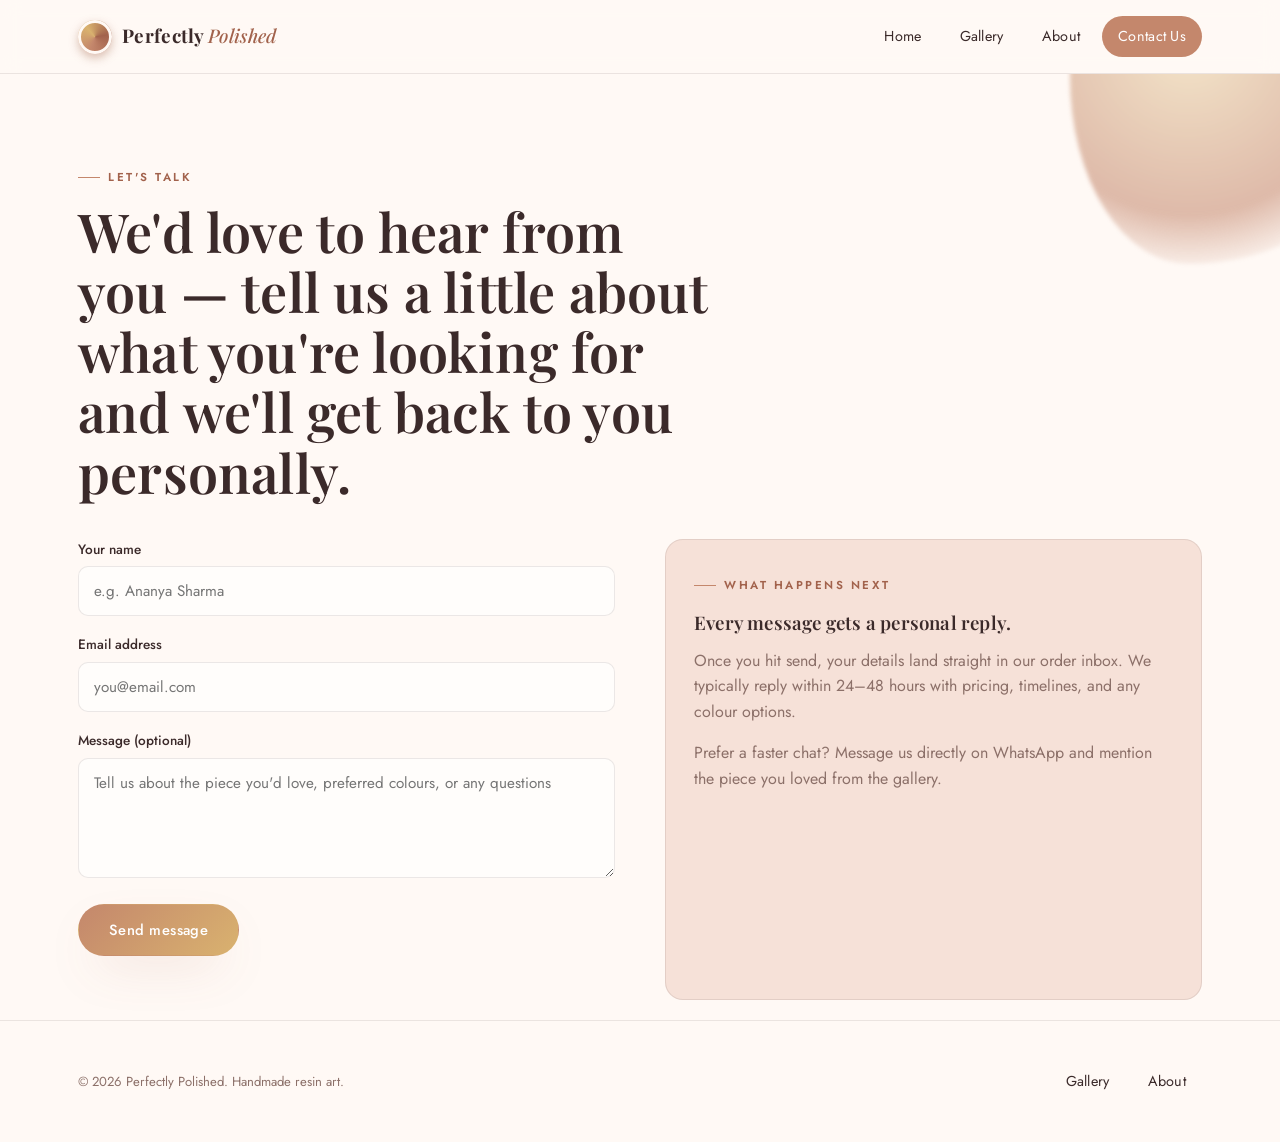
==== contact.html @ 9d35f3f8 "Add files via upload" ====
<!DOCTYPE html>
<html lang="en">
<head>
<meta charset="UTF-8">
<meta name="viewport" content="width=device-width, initial-scale=1.0">
<title>Contact Us — Perfectly Polished</title>
<meta name="description" content="Get in touch with Perfectly Polished to order a resin art piece or ask about custom colours.">
<link rel="stylesheet" href="css/style.css">
</head>
<body>

<nav class="site-nav">
  <div class="nav-inner">
    <a href="index.html" class="brand">
      <span class="brand-mark"></span>
      <span class="brand-name">Perfectly <span>Polished</span></span>
    </a>
    <button class="nav-toggle" aria-label="Toggle menu"><span></span><span></span><span></span></button>
    <ul class="nav-links">
      <li><a href="index.html">Home</a></li>
      <li><a href="gallery.html">Gallery</a></li>
      <li><a href="about.html">About</a></li>
      <li><a href="contact.html" class="active">Contact Us</a></li>
    </ul>
  </div>
</nav>

<header class="hero" style="padding-bottom:10px;">
  <div class="hero-blob" style="width:340px;height:340px;top:-150px;right:-130px;"></div>
  <div class="wrap">
    <span class="eyebrow">Let's talk</span>
    <h1 id="contact-intro" style="max-width:640px;">We'd love to hear from you — tell us a little about what you're looking for and we'll get back to you personally.</h1>
  </div>
</header>

<section class="wrap contact-grid">
  <div>
    <div id="ref-chip" class="ref-chip" style="display:none;">
      🎨 Ordering: <strong><span></span></strong>
    </div>
    <form id="contact-form" novalidate>
      <input type="hidden" id="field-ref">
      <div class="form-field">
        <label for="field-name">Your name</label>
        <input type="text" id="field-name" required placeholder="e.g. Ananya Sharma">
      </div>
      <div class="form-field">
        <label for="field-email">Email address</label>
        <input type="email" id="field-email" required placeholder="you@email.com">
      </div>
      <div class="form-field">
        <label for="field-message">Message (optional)</label>
        <textarea id="field-message" placeholder="Tell us about the piece you'd love, preferred colours, or any questions"></textarea>
      </div>
      <button type="submit" class="btn btn-primary">Send message</button>
      <p id="form-status" class="form-status"></p>
    </form>
  </div>

  <div class="contact-note">
    <span class="eyebrow">What happens next</span>
    <h3>Every message gets a personal reply.</h3>
    <p>Once you hit send, your details land straight in our order inbox. We typically reply within 24–48 hours with pricing, timelines, and any colour options.</p>
    <p>Prefer a faster chat? Message us directly on WhatsApp and mention the piece you loved from the gallery.</p>
    <a id="whatsapp-btn" href="#" target="_blank" rel="noopener" class="btn" style="display:none; background:#25D366; color:#fff; margin-top:6px;">
      💬 Chat on WhatsApp
    </a>
  </div>
</section>

<footer>
  <div class="wrap footer-inner">
    <small>© <span id="year"></span> Perfectly Polished. Handmade resin art.</small>
    <ul class="nav-links" style="padding:0;">
      <li><a href="gallery.html">Gallery</a></li>
      <li><a href="about.html">About</a></li>
    </ul>
  </div>
</footer>

<script src="js/config.js"></script>
<script src="js/main.js"></script>
<script src="js/products.js"></script>
<script src="js/contact.js"></script>
<script>document.getElementById('year').textContent = new Date().getFullYear();</script>
</body>
</html>
---- css/style.css ----
/* ===========================================================
   Perfectly Polished — Resin Art
   Design tokens: rose gold + cream, resin-pour signature motif
   =========================================================== */

@import url('https://fonts.googleapis.com/css2?family=Playfair+Display:ital,wght@0,500;0,600;0,700;1,500&family=Jost:wght@300;400;500;600&display=swap');

:root{
  --cream:      #FFF9F5;
  --cream-2:    #FCF1EA;
  --blush:      #F6E1D8;
  --card:       #FFFDFB;
  --rose-gold:  #C4876C;
  --rose-gold-deep: #A2624C;
  --gold:       #D9B26F;
  --gold-soft:  #EBD5A6;
  --espresso:   #3B2A2A;
  --muted:      #8C7069;
  --line:       rgba(59,42,42,0.10);
  --shadow:     0 20px 50px -20px rgba(162,98,76,0.35);
  --radius:     18px;
  --radius-sm:  10px;
  --maxw:       1180px;
}

*{ box-sizing:border-box; }
html{ scroll-behavior:smooth; }
body{
  margin:0;
  background:var(--cream);
  color:var(--espresso);
  font-family:'Jost', sans-serif;
  font-weight:400;
  line-height:1.6;
  -webkit-font-smoothing:antialiased;
}
h1,h2,h3,h4{
  font-family:'Playfair Display', serif;
  font-weight:600;
  margin:0 0 .5em;
  letter-spacing:.2px;
}
p{ margin:0 0 1em; color:var(--muted); }
a{ color:inherit; text-decoration:none; }
img{ max-width:100%; display:block; }
button{ font-family:inherit; cursor:pointer; }
::selection{ background:var(--gold-soft); }

.wrap{ max-width:var(--maxw); margin:0 auto; padding:0 28px; }
.eyebrow{
  display:inline-flex; align-items:center; gap:8px;
  font-size:.72rem; letter-spacing:.22em; text-transform:uppercase;
  color:var(--rose-gold-deep); font-weight:600; margin-bottom:14px;
}
.eyebrow::before{
  content:''; width:22px; height:1px; background:var(--rose-gold);
}

/* ---------- Buttons ---------- */
.btn{
  display:inline-flex; align-items:center; justify-content:center; gap:8px;
  padding:14px 30px; border-radius:999px; border:1px solid transparent;
  font-size:.92rem; letter-spacing:.03em; font-weight:500;
  transition:transform .25s ease, box-shadow .25s ease, background .25s ease;
}
.btn-primary{
  background:linear-gradient(135deg, var(--rose-gold), var(--gold));
  color:#fff; box-shadow:var(--shadow);
}
.btn-primary:hover{ transform:translateY(-2px); box-shadow:0 24px 40px -16px rgba(162,98,76,.5); }
.btn-outline{
  background:transparent; border-color:var(--rose-gold);
  color:var(--rose-gold-deep);
}
.btn-outline:hover{ background:var(--blush); }
.btn-sm{ padding:9px 18px; font-size:.8rem; }

/* ---------- Navbar ---------- */
.site-nav{
  position:sticky; top:0; z-index:100;
  background:rgba(255,249,245,0.85); backdrop-filter:blur(10px);
  border-bottom:1px solid var(--line);
}
.nav-inner{
  max-width:var(--maxw); margin:0 auto; padding:16px 28px;
  display:flex; align-items:center; justify-content:space-between;
}
.brand{ display:flex; align-items:center; gap:10px; }
.brand-mark{
  width:34px; height:34px; border-radius:50%;
  background:conic-gradient(from 200deg, var(--rose-gold), var(--gold), var(--rose-gold-deep), var(--rose-gold));
  box-shadow:inset 0 0 0 3px var(--cream), 0 4px 10px rgba(162,98,76,.4);
}
.brand-name{
  font-family:'Playfair Display', serif; font-weight:700; font-size:1.18rem;
  letter-spacing:.3px; color:var(--espresso);
}
.brand-name span{ color:var(--rose-gold-deep); font-style:italic; font-weight:500; }

.nav-links{ display:flex; align-items:center; gap:6px; list-style:none; margin:0; padding:0; }
.nav-links a{
  display:inline-block; padding:9px 16px; border-radius:999px;
  font-size:.9rem; letter-spacing:.02em; color:var(--espresso);
  transition:background .2s ease, color .2s ease;
}
.nav-links a:hover{ background:var(--blush); }
.nav-links a.active{ background:var(--rose-gold); color:#fff; }

.nav-toggle{
  display:none; background:none; border:none; padding:6px;
}
.nav-toggle span{
  display:block; width:24px; height:2px; background:var(--espresso); margin:5px 0; border-radius:2px;
}

@media (max-width:760px){
  .nav-toggle{ display:block; }
  .nav-links{
    position:absolute; top:100%; left:0; right:0; flex-direction:column;
    background:var(--cream); border-bottom:1px solid var(--line);
    padding:10px 28px 18px; gap:4px; display:none;
  }
  .nav-links.open{ display:flex; }
  .nav-links a{ width:100%; }
}

/* ---------- Resin-pour signature divider ---------- */
.pour-divider{
  position:relative; height:120px; overflow:hidden; line-height:0;
}
.pour-divider svg{ width:100%; height:100%; display:block; }

.drip{
  position:absolute; bottom:-6px; width:6px; height:6px; border-radius:50%;
  background:linear-gradient(160deg, var(--gold), var(--rose-gold-deep));
  opacity:.75; animation:drip-fall 6s ease-in infinite;
}
@keyframes drip-fall{
  0%{ transform:translateY(-40px) scaleY(1); opacity:0; }
  10%{ opacity:.8; }
  85%{ opacity:.6; }
  100%{ transform:translateY(60px) scaleY(1.6); opacity:0; }
}
@media (prefers-reduced-motion: reduce){
  .drip{ animation:none; display:none; }
  html{ scroll-behavior:auto; }
}

/* ---------- Hero ---------- */
.hero{
  position:relative; padding:86px 0 40px; overflow:hidden;
}
.hero-blob{
  position:absolute; top:-180px; right:-160px; width:560px; height:560px;
  background:radial-gradient(circle at 35% 35%, var(--gold-soft), var(--rose-gold) 55%, transparent 75%);
  border-radius:42% 58% 65% 35% / 45% 40% 60% 55%;
  opacity:.55; filter:blur(2px);
  animation:blob-morph 16s ease-in-out infinite;
}
@keyframes blob-morph{
  0%,100%{ border-radius:42% 58% 65% 35% / 45% 40% 60% 55%; }
  50%{ border-radius:58% 42% 35% 65% / 55% 60% 40% 45%; }
}
.hero-grid{
  position:relative; display:grid; grid-template-columns:1.1fr .9fr; gap:56px; align-items:center;
}
.hero h1{ font-size:clamp(2.3rem, 4.2vw, 3.6rem); line-height:1.12; color:var(--espresso); }
.hero h1 em{ font-style:italic; color:var(--rose-gold-deep); }
.hero p.lead{ font-size:1.05rem; max-width:480px; }
.hero-cta{ display:flex; gap:14px; margin-top:26px; flex-wrap:wrap; }

.hero-visual{
  position:relative; aspect-ratio:1/1; border-radius:32px;
  background:var(--card); box-shadow:var(--shadow);
  overflow:hidden; border:1px solid var(--line);
}
.hero-visual img{ width:100%; height:100%; object-fit:cover; transition:opacity .6s ease; }
.hero-visual .cap{
  position:absolute; left:16px; bottom:16px; right:16px;
  background:rgba(255,253,251,0.88); backdrop-filter:blur(6px);
  border-radius:12px; padding:12px 16px; font-size:.85rem;
}
.hero-visual .cap strong{ display:block; font-family:'Playfair Display',serif; font-size:1rem; }

@media (max-width:900px){
  .hero-grid{ grid-template-columns:1fr; }
  .hero-blob{ width:360px; height:360px; top:-120px; right:-140px; }
}

/* ---------- Sections ---------- */
section{ padding:64px 0; }
.section-head{ max-width:620px; margin-bottom:40px; }
.section-head.center{ margin-left:auto; margin-right:auto; text-align:center; }

/* ---------- Product / Gallery cards ---------- */
.grid{
  display:grid; grid-template-columns:repeat(3,1fr); gap:26px;
}
@media (max-width:900px){ .grid{ grid-template-columns:repeat(2,1fr); } }
@media (max-width:600px){ .grid{ grid-template-columns:1fr; } }

.card{
  background:var(--card); border-radius:var(--radius); overflow:hidden;
  border:1px solid var(--line); box-shadow:0 14px 34px -22px rgba(59,42,42,.25);
  transition:transform .35s ease, box-shadow .35s ease;
  display:flex; flex-direction:column;
}
.card:hover{ transform:translateY(-6px); box-shadow:var(--shadow); }
.card-img{
  aspect-ratio:1/1; overflow:hidden; cursor:zoom-in; background:var(--blush);
  position:relative;
}
.card-img img{ width:100%; height:100%; object-fit:cover; transition:transform .5s ease; }
.card-img:hover img{ transform:scale(1.06); }
.card-img .zoom-hint{
  position:absolute; top:10px; right:10px; background:rgba(255,253,251,.9);
  border-radius:999px; width:30px; height:30px; display:flex; align-items:center; justify-content:center;
  font-size:.85rem; opacity:0; transition:opacity .25s ease;
}
.card-img:hover .zoom-hint{ opacity:1; }
.card-body{ padding:18px 20px 20px; display:flex; flex-direction:column; gap:8px; flex:1; }
.card-body h3{ font-size:1.08rem; }
.card-body p{ font-size:.9rem; margin-bottom:0; flex:1; }
.card-foot{ display:flex; align-items:center; justify-content:space-between; margin-top:10px; }
.price-tag{ font-family:'Playfair Display',serif; color:var(--rose-gold-deep); font-weight:600; }

.empty-state{
  text-align:center; padding:60px 20px; border:1px dashed var(--line); border-radius:var(--radius);
  color:var(--muted); background:var(--card);
}

/* ---------- Lightbox ---------- */
.lightbox{
  position:fixed; inset:0; background:rgba(59,42,42,.72); backdrop-filter:blur(4px);
  display:none; align-items:center; justify-content:center; z-index:1000; padding:24px;
}
.lightbox.open{ display:flex; }
.lightbox-inner{
  background:var(--card); border-radius:20px; max-width:920px; width:100%;
  display:grid; grid-template-columns:1.1fr 1fr; overflow:hidden; max-height:88vh;
}
.lightbox-inner img{ width:100%; height:100%; object-fit:cover; max-height:88vh; }
.lightbox-text{ padding:32px; display:flex; flex-direction:column; overflow-y:auto; }
.lightbox-close{
  position:absolute; top:24px; right:calc(50% - 460px + 16px);
  background:var(--card); border-radius:50%; width:38px; height:38px;
  display:flex; align-items:center; justify-content:center; font-size:1.1rem; box-shadow:var(--shadow);
}
@media (max-width:800px){
  .lightbox-inner{ grid-template-columns:1fr; }
  .lightbox-close{ right:24px; }
}

/* ---------- About page ---------- */
.about-grid{
  display:grid; grid-template-columns:.9fr 1.1fr; gap:56px; align-items:center;
}
@media (max-width:860px){ .about-grid{ grid-template-columns:1fr; } }
.value-list{ list-style:none; margin:0; padding:0; display:grid; gap:16px; }
.value-list li{ display:flex; gap:14px; align-items:flex-start; }
.value-dot{
  flex:0 0 auto; width:10px; height:10px; border-radius:50%; margin-top:7px;
  background:linear-gradient(135deg, var(--rose-gold), var(--gold));
}

/* ---------- Contact ---------- */
.contact-grid{ display:grid; grid-template-columns:1fr 1fr; gap:50px; }
@media (max-width:860px){ .contact-grid{ grid-template-columns:1fr; } }
.contact-note{
  background:var(--blush); border-radius:var(--radius); padding:28px;
  border:1px solid var(--line);
}
.form-field{ margin-bottom:18px; }
.form-field label{ display:block; font-size:.85rem; margin-bottom:6px; color:var(--espresso); font-weight:500; }
.form-field input, .form-field textarea{
  width:100%; padding:13px 15px; border-radius:var(--radius-sm); border:1px solid var(--line);
  background:var(--card); font-family:inherit; font-size:.95rem; color:var(--espresso);
}
.form-field textarea{ resize:vertical; min-height:120px; }
.form-field input:focus, .form-field textarea:focus{
  outline:2px solid var(--rose-gold); outline-offset:1px;
}
.ref-chip{
  display:inline-flex; align-items:center; gap:8px; background:var(--gold-soft);
  padding:8px 14px; border-radius:999px; font-size:.82rem; margin-bottom:18px;
}
.form-status{ font-size:.88rem; margin-top:10px; min-height:20px; }
.form-status.ok{ color:#3d7a4e; }
.form-status.err{ color:#b3453a; }

/* ---------- Footer ---------- */
footer{
  border-top:1px solid var(--line); padding:40px 0; margin-top:20px;
}
.footer-inner{
  display:flex; justify-content:space-between; align-items:center; flex-wrap:wrap; gap:16px;
}
.footer-inner small{ color:var(--muted); font-size:.82rem; }

/* ---------- Admin ---------- */
.admin-shell{ max-width:640px; margin:0 auto; }
.admin-card{
  background:var(--card); border:1px solid var(--line); border-radius:var(--radius);
  padding:32px; box-shadow:0 14px 34px -22px rgba(59,42,42,.25);
}
.admin-list-item{
  display:flex; gap:14px; padding:14px 0; border-bottom:1px solid var(--line); align-items:center;
}
.admin-list-item img{ width:56px; height:56px; border-radius:10px; object-fit:cover; flex:0 0 auto; }
.admin-list-item .meta{ flex:1; min-width:0; }
.admin-list-item .meta h4{ font-size:.95rem; margin:0 0 2px; }
.admin-list-item .meta p{ font-size:.8rem; margin:0; }

.pill-note{
  display:inline-block; font-size:.78rem; background:var(--blush); color:var(--rose-gold-deep);
  padding:5px 12px; border-radius:999px; margin-bottom:16px;
}

.skeleton{
  background:linear-gradient(90deg, var(--blush) 25%, var(--gold-soft) 37%, var(--blush) 63%);
  background-size:400% 100%; animation:sk 1.6s ease infinite; border-radius:var(--radius);
}
@keyframes sk{ 0%{background-position:100% 0;} 100%{background-position:0 0;} }
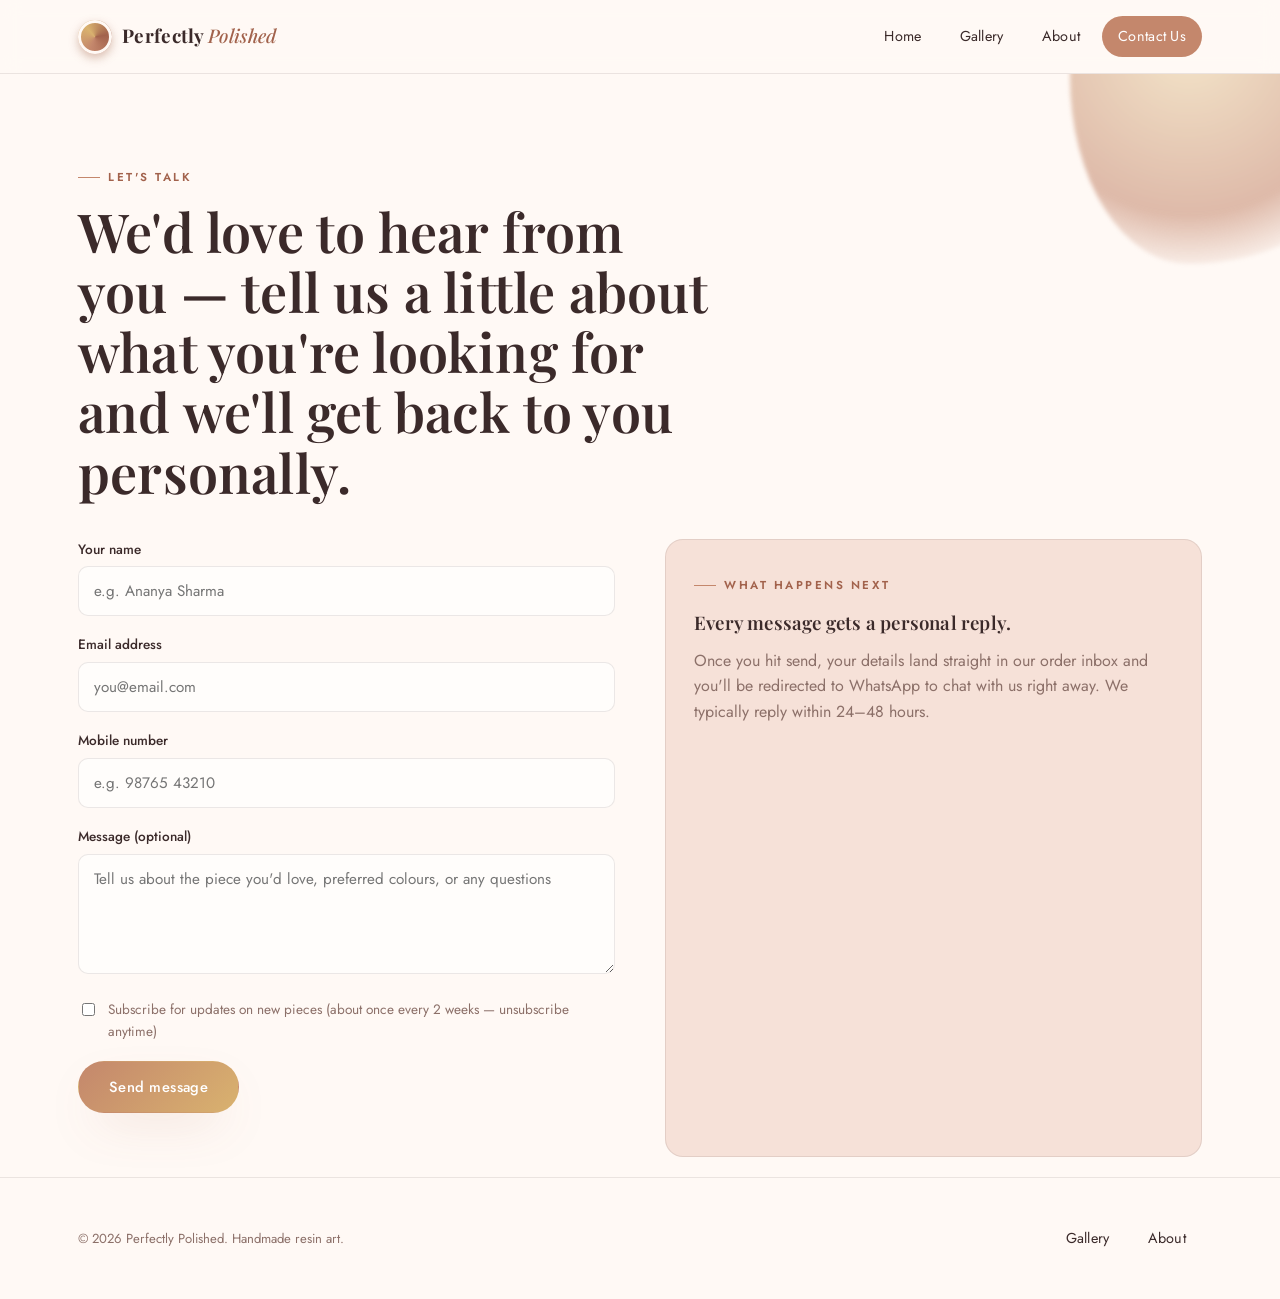
==== commit 47384983: "Add files via upload" ====
--- a/contact.html
+++ b/contact.html
@@ -49,8 +49,16 @@
         <input type="email" id="field-email" required placeholder="you@email.com">
       </div>
       <div class="form-field">
+        <label for="field-phone">Mobile number</label>
+        <input type="tel" id="field-phone" required placeholder="e.g. 98765 43210">
+      </div>
+      <div class="form-field">
         <label for="field-message">Message (optional)</label>
         <textarea id="field-message" placeholder="Tell us about the piece you'd love, preferred colours, or any questions"></textarea>
+      </div>
+      <div class="form-field" style="display:flex; align-items:flex-start; gap:10px;">
+        <input type="checkbox" id="field-subscribe" style="width:auto; margin-top:4px;">
+        <label for="field-subscribe" style="margin:0; font-weight:400; font-size:.85rem; color:var(--muted);">Subscribe for updates on new pieces (about once every 2 weeks — unsubscribe anytime)</label>
       </div>
       <button type="submit" class="btn btn-primary">Send message</button>
       <p id="form-status" class="form-status"></p>
@@ -60,13 +68,25 @@
   <div class="contact-note">
     <span class="eyebrow">What happens next</span>
     <h3>Every message gets a personal reply.</h3>
-    <p>Once you hit send, your details land straight in our order inbox. We typically reply within 24–48 hours with pricing, timelines, and any colour options.</p>
-    <p>Prefer a faster chat? Message us directly on WhatsApp and mention the piece you loved from the gallery.</p>
-    <a id="whatsapp-btn" href="#" target="_blank" rel="noopener" class="btn" style="display:none; background:#25D366; color:#fff; margin-top:6px;">
-      💬 Chat on WhatsApp
-    </a>
+    <p>Once you hit send, your details land straight in our order inbox and you'll be redirected to WhatsApp to chat with us right away. We typically reply within 24–48 hours.</p>
   </div>
 </section>
+
+<!-- Thank-you / WhatsApp redirect popup -->
+<div id="ty-modal" class="lightbox">
+  <div class="lightbox-inner" style="grid-template-columns:1fr; max-width:420px; text-align:center;">
+    <div class="lightbox-text" style="align-items:center;">
+      <div style="font-size:2.4rem; margin-bottom:6px;">🌸</div>
+      <h3 style="margin-bottom:8px;">Thank you!</h3>
+      <p id="ty-message" style="margin-bottom:18px;">Your message has been sent. We'll be in touch soon.</p>
+      <p id="ty-redirect-note" style="font-size:.85rem; color:var(--muted); display:none;">
+        <span class="ty-spinner"></span> Redirecting you to WhatsApp…
+      </p>
+      <a id="ty-wa-now" href="#" target="_blank" rel="noopener" class="btn btn-primary" style="display:none; margin-top:6px;">Continue to WhatsApp →</a>
+      <button id="ty-close" type="button" class="btn btn-outline btn-sm" style="margin-top:14px;">Close</button>
+    </div>
+  </div>
+</div>
 
 <footer>
   <div class="wrap footer-inner">
--- a/css/style.css
+++ b/css/style.css
@@ -194,10 +194,9 @@
 
 /* ---------- Product / Gallery cards ---------- */
 .grid{
-  display:grid; grid-template-columns:repeat(3,1fr); gap:26px;
-}
-@media (max-width:900px){ .grid{ grid-template-columns:repeat(2,1fr); } }
-@media (max-width:600px){ .grid{ grid-template-columns:1fr; } }
+  display:grid; grid-template-columns:repeat(auto-fit, minmax(280px, 340px)); gap:26px;
+  justify-content:center;
+}
 
 .card{
   background:var(--card); border-radius:var(--radius); overflow:hidden;
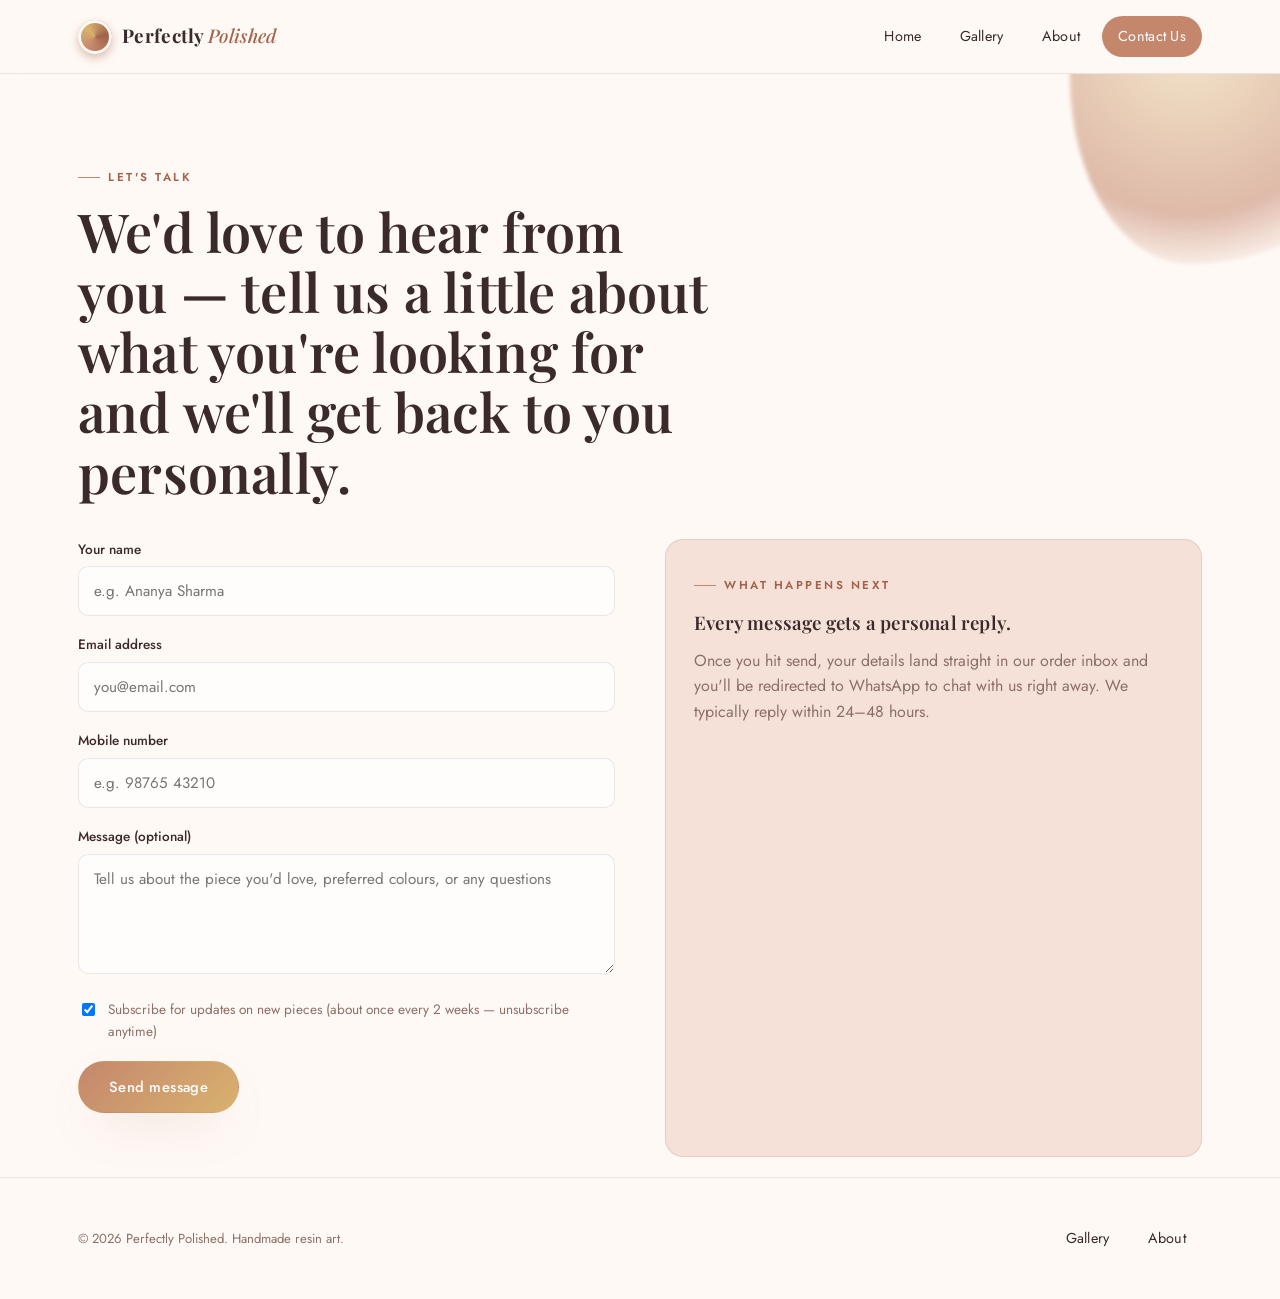
==== commit b9e94dae: "Add files via upload" ====
--- a/contact.html
+++ b/contact.html
@@ -57,7 +57,7 @@
         <textarea id="field-message" placeholder="Tell us about the piece you'd love, preferred colours, or any questions"></textarea>
       </div>
       <div class="form-field" style="display:flex; align-items:flex-start; gap:10px;">
-        <input type="checkbox" id="field-subscribe" style="width:auto; margin-top:4px;">
+        <input type="checkbox" id="field-subscribe" checked style="width:auto; margin-top:4px;">
         <label for="field-subscribe" style="margin:0; font-weight:400; font-size:.85rem; color:var(--muted);">Subscribe for updates on new pieces (about once every 2 weeks — unsubscribe anytime)</label>
       </div>
       <button type="submit" class="btn btn-primary">Send message</button>
--- a/css/style.css
+++ b/css/style.css
@@ -194,7 +194,7 @@
 
 /* ---------- Product / Gallery cards ---------- */
 .grid{
-  display:grid; grid-template-columns:repeat(auto-fit, minmax(280px, 340px)); gap:26px;
+  display:grid; grid-template-columns:repeat(auto-fill, minmax(280px, 340px)); gap:26px;
   justify-content:center;
 }
 
@@ -203,6 +203,14 @@
   border:1px solid var(--line); box-shadow:0 14px 34px -22px rgba(59,42,42,.25);
   transition:transform .35s ease, box-shadow .35s ease;
   display:flex; flex-direction:column;
+  animation:card-fade-in .5s ease both;
+}
+@keyframes card-fade-in{
+  from{ opacity:0; transform:translateY(8px); }
+  to{ opacity:1; transform:translateY(0); }
+}
+@media (prefers-reduced-motion: reduce){
+  .card{ animation:none; }
 }
 .card:hover{ transform:translateY(-6px); box-shadow:var(--shadow); }
 .card-img{
@@ -320,3 +328,11 @@
   background-size:400% 100%; animation:sk 1.6s ease infinite; border-radius:var(--radius);
 }
 @keyframes sk{ 0%{background-position:100% 0;} 100%{background-position:0 0;} }
+
+/* ---------- Thank-you popup spinner ---------- */
+.ty-spinner{
+  display:inline-block; width:12px; height:12px; border-radius:50%;
+  border:2px solid var(--blush); border-top-color:var(--rose-gold-deep);
+  animation:ty-spin .7s linear infinite; vertical-align:middle; margin-right:6px;
+}
+@keyframes ty-spin{ to{ transform:rotate(360deg); } }
